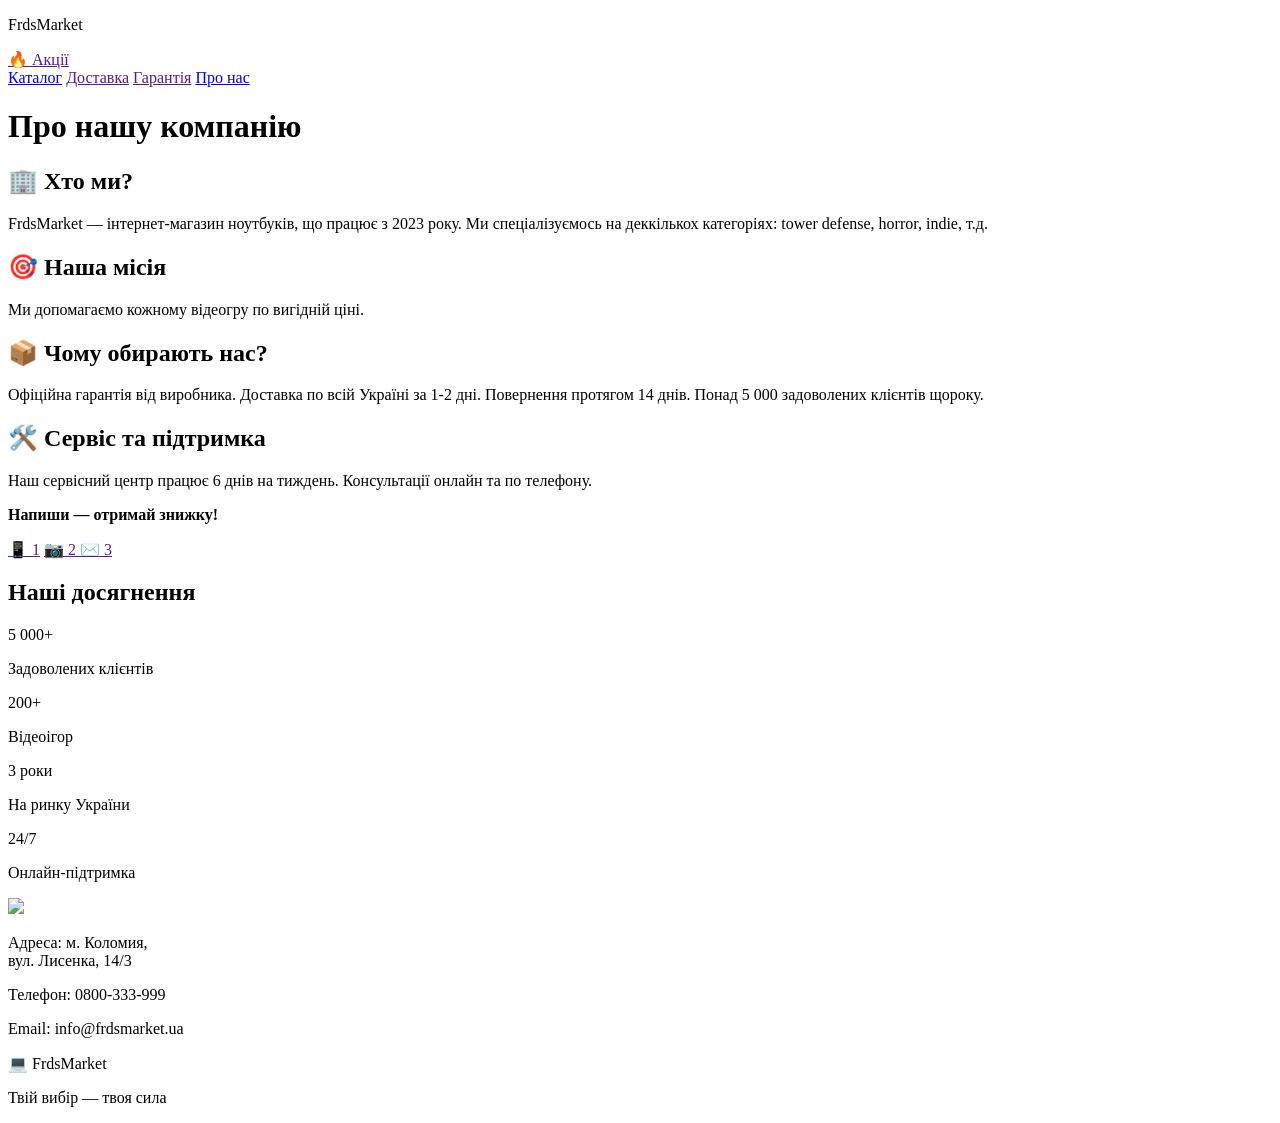
==== about.html @ 0b3640c9 "Create about.html with company details Add about page with company information and mission." ====
<!DOCTYPE html>
<html>
    <head>
        <title>FrdsMarket — Про нас</title>
        <link rel="stylesheet" href="style.css">
    </head>
    <body>
        <header>
            <p class="logo">FrdsMarket</p>
            <a class="button" href="">🔥 Акції</a>
        </header>

        <nav>
            <a class="nav-link" href="index.html">Каталог</a>
            <a class="nav-link" href="">Доставка</a>
            <a class="nav-link" href="">Гарантія</a>
            <a class="nav-link" href="about.html">Про нас</a>
        </nav>

        <main>
            <h1>Про нашу компанію</h1>

            <section class="info">

                <article class="post about-post">
                    <h2>🏢 Хто ми?</h2>
                    <p class="post-text">FrdsMarket — інтернет-магазин ноутбуків, що працює з 2023 року. Ми спеціалізуємось на деккількох категоріях: tower defense, horror, indie, т.д.</p>
                </article>

                <article class="post about-post">
                    <h2>🎯 Наша місія</h2>
                    <p class="post-text">Ми допомагаємо кожному відеогру по вигідній ціні.</p>
                </article>

                <article class="post about-post">
                    <h2>📦 Чому обирають нас?</h2>
                    <p class="post-text">Офіційна гарантія від виробника. Доставка по всій Україні за 1-2 дні. Повернення протягом 14 днів. Понад 5 000 задоволених клієнтів щороку.</p>
                </article>

                <article class="post about-post">
                    <h2>🛠️ Сервіс та підтримка</h2>
                    <p class="post-text">Наш сервісний центр працює 6 днів на тиждень. Консультації онлайн та по телефону.</p>
                </article>

            </section>

            <aside>
                <p class="aside-text"><b>Напиши — отримай знижку!</b></p>
                <a class="social" href="">📱 1</a>
                <a class="social" href="">📷 2 </a>
                <a class="social" href="">✉️ 3</a>
            </aside>

            <section class="stats">
                <h1>Наші досягнення</h1>
                <div class="stats-row">
                    <article class="stat-box">
                        <p class="stat-number">5 000+</p>
                        <p class="stat-label">Задоволених клієнтів</p>
                    </article>
                    <article class="stat-box">
                        <p class="stat-number">200+</p>
                        <p class="stat-label">Відеоігор</p>
                    </article>
                    <article class="stat-box">
                        <p class="stat-number">3 роки</p>
                        <p class="stat-label">На ринку України</p>
                    </article>
                    <article class="stat-box">
                        <p class="stat-number">24/7</p>
                        <p class="stat-label">Онлайн-підтримка</p>
                    </article>
                </div>
            </section>

            <img class="full-image" src="https://lms.logikaschool.com/uploads/2023/08/laptop-1483974_1920_0_1613586010.jpg" width="100%"/>

        </main>

        <footer>
            <div class="contacts">
                <p class="footer-text"><span class="address">Адреса:</span> м. Коломия,<br/> вул. Лисенка, 14/3</p>
                <p class="footer-text"><span class="tel">Телефон:</span> 0800-333-999</p>
                <p class="footer-text"><span class="mail">Email:</span> info@frdsmarket.ua</p>
            </div>
            <div class="footer-logo">
                <p class="footer-logo-text">💻 FrdsMarket</p>
                <p class="footer-slogan">Твій вибір — твоя сила</p>
            </div>
        </footer>

    </body>
</html>
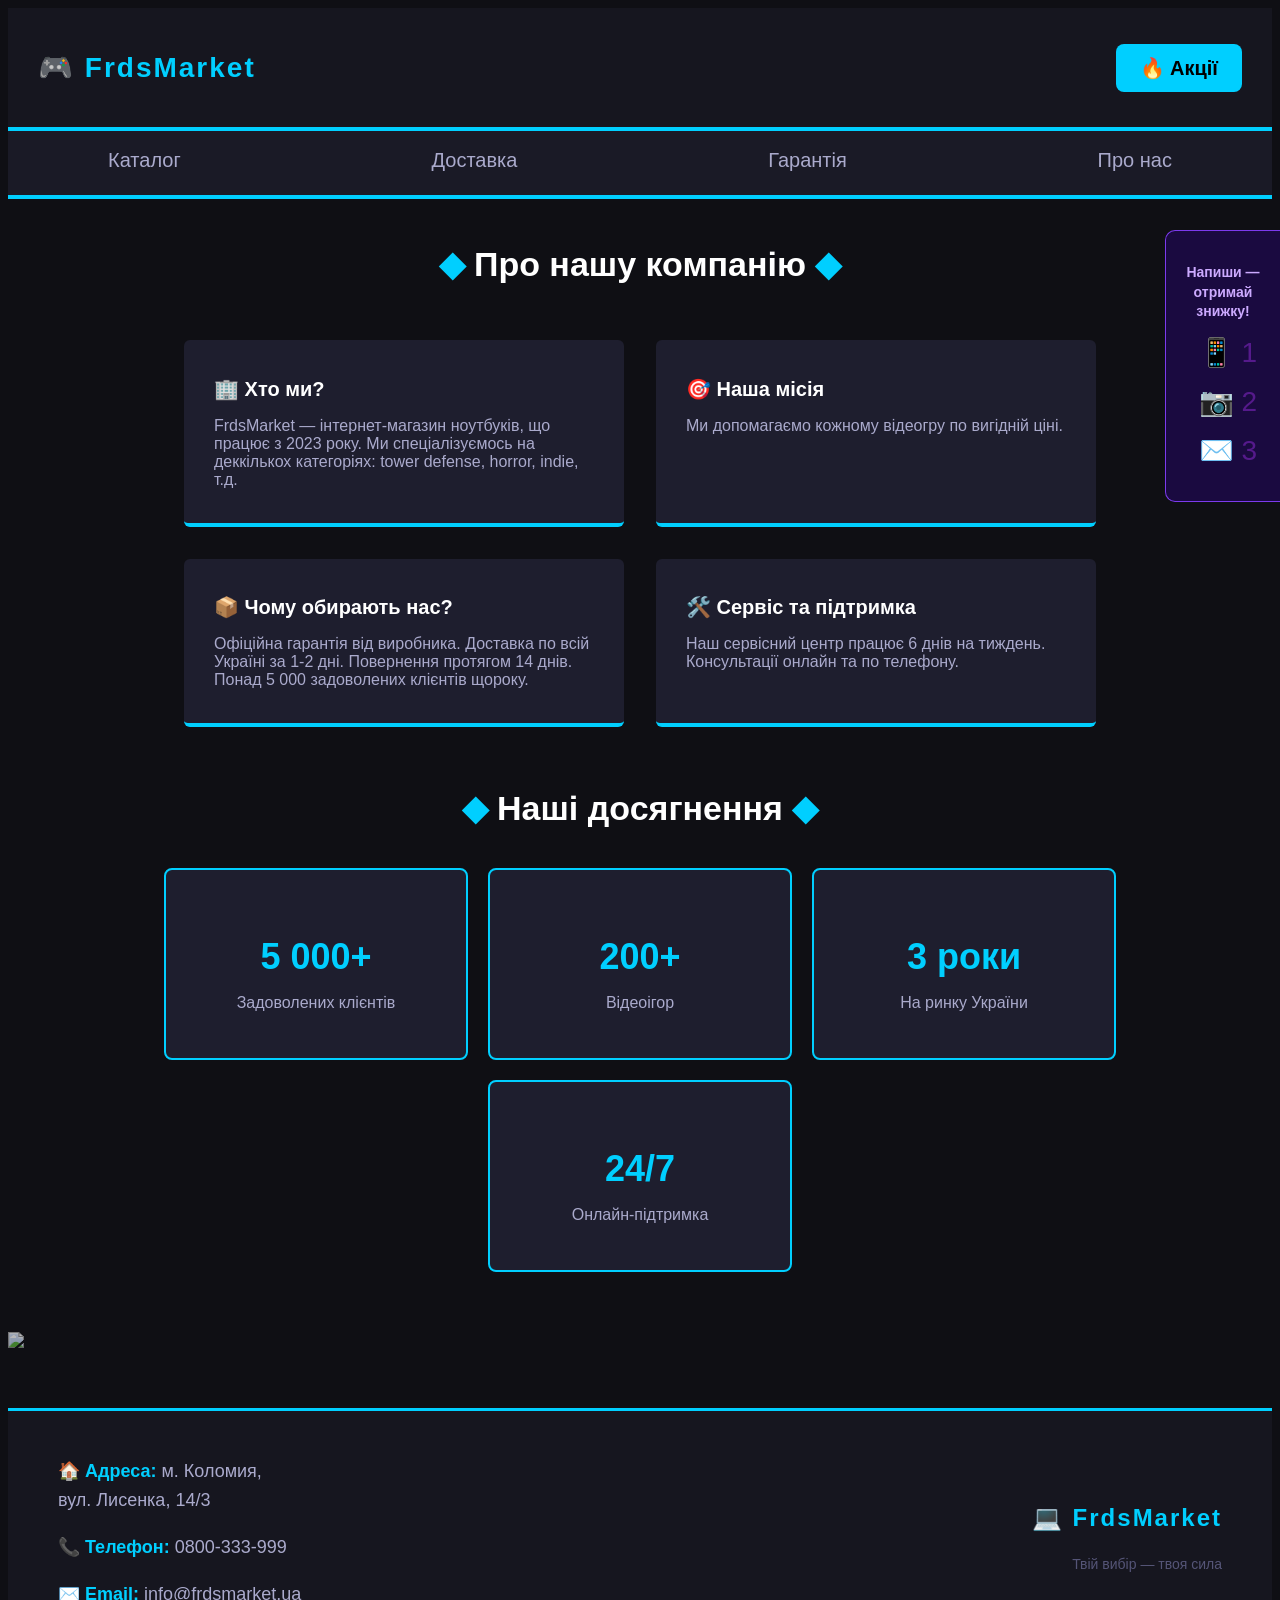
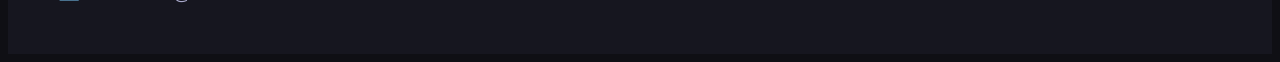
==== commit 6ff30b5c: "Add emoji to logo in about.html" ====
--- a/about.html
+++ b/about.html
@@ -7,7 +7,7 @@
     </head>
     <body>
         <header>
-            <p class="logo">FrdsMarket</p>
+            <p class="logo"> 🎮 FrdsMarket</p>
             <a class="button" href="">🔥 Акції</a>
         </header>
 
--- a/style.css
+++ b/style.css
@@ -0,0 +1,470 @@
+/* ===== ЗАГАЛЬНІ СТИЛІ ===== */
+
+body {
+    font-family: sans-serif;
+    background-color: #0f0f14;
+}
+
+/* ===== ХЕДЕР ===== */
+
+header {
+    display: flex;
+    justify-content: space-between;
+    align-items: center;
+    padding: 15px 30px;
+    margin-bottom: 0px;
+    background-color: #16161f;
+}
+
+.logo {
+    font-size: 28px;
+    font-weight: bold;
+    color: #00cfff;
+    letter-spacing: 2px;
+}
+
+.button {
+    background-color: #00cfff;
+    color: black;
+    text-decoration: none;
+    padding: 12px 24px;
+    font-size: 20px;
+    border-radius: 8px;
+    display: block;
+    font-weight: bold;
+    transition: background-color 0.4s ease, color 0.4s ease;
+}
+
+.button:hover {
+    background-color: orange;
+    color: white;
+}
+
+/* ===== НАВІГАЦІЯ ===== */
+
+nav {
+    border-top: 4px solid #00cfff;
+    border-bottom: 4px solid #00cfff;
+    padding: 18px 100px;
+    display: flex;
+    justify-content: space-between;
+    background-color: #1a1a26;
+}
+
+.nav-link {
+    font-size: 20px;
+    color: #aaaacc;
+    text-decoration: none;
+    display: block;
+}
+
+.nav-link {
+    transition: color 0.4s ease;
+    border-bottom: 2px solid transparent;
+    padding-bottom: 3px;
+    transition: color 0.4s ease, border-color 0.4s ease;
+}
+
+.nav-link:hover {
+    color: #00cfff;
+    font-size: 20px;
+    border-bottom: 2px solid rgba(0, 207, 255, 0.45);
+}
+
+/* ===== ЗАГОЛОВКИ ===== */
+
+h1 {
+    text-align: center;
+    color: white;
+    font-size: 34px;
+    margin-top: 45px;
+    margin-bottom: 40px;
+}
+
+h1::before {
+    content: "◆ ";
+    color: #00cfff;
+}
+
+h1::after {
+    content: " ◆";
+    color: #00cfff;
+}
+
+h2 {
+    position: relative;
+    font-size: 20px;
+    margin-bottom: 10px;
+    transition: color 0.4s ease, left 0.4s ease, font-size 0.3s ease;
+}
+
+/* ===== СІТКА КАРТОК ===== */
+
+.info {
+    display: flex;
+    flex-wrap: wrap;
+    max-width: 1200px;
+    margin: 0 auto;
+    justify-content: center;
+}
+
+/* ===== КАРТКА ТОВАРУ ===== */
+
+.post {
+    background-color: #1e1e2e;
+    padding: 20px 30px 28px 30px;
+    width: 380px;
+    margin: 16px;
+    position: relative;
+    border-radius: 6px;
+    border-bottom: 4px solid #333355;
+    color: white;
+    transition: background-color 0.45s ease, border-color 0.45s ease, box-shadow 0.45s ease;
+}
+
+/* Ігровий — червоний акцент */
+.post.gaming {
+    border-bottom: 4px solid #e53e3e;
+}
+
+.post.gaming:hover {
+    background-color: #2d1515;
+    border-bottom: 4px solid #fc8181;
+}
+
+.post.gaming:hover h2 {
+    color: #fc8181;
+    left: 10px;
+    font-size: 22px;
+}
+
+.post.gaming:hover .post-price {
+    color: #fc8181;
+}
+
+.post.gaming:hover .article-but {
+    background-color: #e53e3e;
+    color: white;
+    border: 3px solid #fc8181;
+}
+
+/* Офісний — фіолетовий акцент */
+.post.office {
+    border-bottom: 4px solid #7c3aed;
+}
+
+.post.office:hover {
+    background-color: #1a1330;
+    border-bottom: 4px solid #a78bfa;
+}
+
+.post.office:hover h2 {
+    color: #a78bfa;
+    left: 10px;
+    font-size: 22px;
+}
+
+.post.office:hover .post-price {
+    color: #a78bfa;
+}
+
+.post.office:hover .article-but {
+    background-color: #7c3aed;
+    color: white;
+    border: 3px solid #a78bfa;
+}
+
+/* Навчальний — блакитний акцент */
+.post.study {
+    border-bottom: 4px solid #0ea5e9;
+}
+
+.post.study:hover {
+    background-color: #0d1f2d;
+    border-bottom: 4px solid #38bdf8;
+}
+
+.post.study:hover h2 {
+    color: #38bdf8;
+    left: 10px;
+    font-size: 22px;
+}
+
+.post.study:hover .post-price {
+    color: #38bdf8;
+}
+
+.post.study:hover .article-but {
+    background-color: #0ea5e9;
+    color: white;
+    border: 3px solid #38bdf8;
+}
+
+/* Сторінка «Про нас» — нейтральний акцент */
+.post.about-post {
+    border-bottom: 4px solid #00cfff;
+}
+
+.post.about-post:hover {
+    background-color: #0d1f2d;
+    border-bottom: 4px solid #00cfff;
+}
+
+.post.about-post:hover h2 {
+    color: #00cfff;
+    left: 10px;
+    font-size: 22px;
+}
+
+.post.about-post:hover .article-but {
+    background-color: #0ea5e9;
+    color: white;
+}
+
+/* ===== БЕЙДЖ-ТЕГ ===== */
+
+.tag {
+    display: block;
+    font-size: 13px;
+    font-weight: bold;
+    margin-bottom: 8px;
+    padding: 4px 10px;
+    border-radius: 4px;
+    width: fit-content;
+}
+
+.tag-gaming {
+    background-color: #3d1515;
+    color: #fc8181;
+}
+
+.tag-office {
+    background-color: #1e1040;
+    color: #a78bfa;
+}
+
+.tag-study {
+    background-color: #0a2030;
+    color: #38bdf8;
+}
+
+/* ===== ЗОБРАЖЕННЯ ТОВАРУ ===== */
+
+.post-img {
+    display: block;
+    margin: 10px auto;
+    border-radius: 4px;
+    object-fit: cover;
+    background-color: #2a2a3a;
+}
+
+.post:hover .post-img {
+    background-color: #333355;
+}
+
+/* ===== ЗНАЧОК HIT ===== */
+
+.img-hit {
+    position: absolute;
+    display: inline-block;
+    right: 15px;
+    top: 55px;
+}
+
+.post:hover .img-hit {
+    border: 4px dotted #2A6BDC;
+    border-radius: 50%;
+}
+
+/* ===== ТЕКСТ І ЦІНА ===== */
+
+.post-text {
+    font-size: 16px;
+    color: #aaaacc;
+    position: relative;
+    margin-bottom: 6px;
+    transition: color 0.4s ease, left 0.4s ease;
+}
+
+.post:hover .post-text {
+    left: 10px;
+    color: #ccccee;
+}
+
+.post-price {
+    font-size: 24px;
+    font-weight: bold;
+    color: #00cfff;
+    position: relative;
+    margin-bottom: 14px;
+    transition: color 0.4s ease;
+}
+
+/* ===== КНОПКА «ДЕТАЛЬНІШЕ» ===== */
+
+.article-but {
+    text-decoration: none;
+    background-color: #1a3a6a;
+    color: #00cfff;
+    font-size: 18px;
+    text-align: center;
+    padding: 10px 30px;
+    display: block;
+    border-radius: 4px;
+    border: 2px solid #00cfff;
+    transition: background-color 0.4s ease, color 0.4s ease, border-color 0.4s ease;
+}
+
+.article-but:hover {
+    background-color: #00cfff;
+    color: black;
+}
+
+/* ===== ПОВНА КАРТИНКА ===== */
+
+.full-image {
+    display: block;
+    margin: 60px 0px 60px 0px;
+    object-fit: cover;
+    max-height: 320px;
+    opacity: 0.7;
+}
+
+/* ===== SIDEBAR (ASIDE) ===== */
+
+aside {
+    position: fixed;
+    right: 0;
+    top: 230px;
+    background-color: #1a0a40;
+    border-radius: 10px 0 0 10px;
+    width: 90px;
+    padding: 18px 12px;
+    border: 1px solid #7c3aed;
+    border-right: none;
+}
+
+.social {
+    margin: 0px 0px 16px 10px;
+    display: block;
+    font-size: 28px;
+    text-decoration: none;
+    text-align: center;
+    transition: border-color 0.4s ease;
+}
+
+.social:hover {
+    border-bottom: 3px solid rgba(255, 165, 0, 0.6);
+}
+
+.aside-text {
+    font-size: 14px;
+    color: #ccaaff;
+    text-align: center;
+    margin-bottom: 14px;
+    line-height: 1.4;
+}
+
+.aside-text:hover {
+    color: orange;
+}
+
+/* ===== БЛОК СТАТИСТИКИ (сторінка "Про нас") ===== */
+
+.stats {
+    max-width: 1100px;
+    margin: 0 auto 40px auto;
+}
+
+.stats-row {
+    display: flex;
+    flex-wrap: wrap;
+    justify-content: center;
+    gap: 20px;
+    margin-top: 10px;
+}
+
+.stat-box {
+    background-color: #1e1e2e;
+    border: 2px solid #00cfff;
+    border-radius: 8px;
+    padding: 30px 40px;
+    width: 220px;
+    text-align: center;
+    color: white;
+    transition: background-color 0.45s ease, border-color 0.45s ease;
+}
+
+.stat-box:hover {
+    background-color: #0d1f35;
+    border-color: orange;
+}
+
+.stat-number {
+    font-size: 36px;
+    font-weight: bold;
+    color: #00cfff;
+    margin-bottom: 8px;
+    transition: color 0.4s ease;
+}
+
+.stat-box:hover .stat-number {
+    color: orange;
+}
+
+.stat-label {
+    font-size: 16px;
+    color: #aaaacc;
+}
+
+/* ===== ФУТЕР ===== */
+
+footer {
+    background-color: #16161f;
+    border-top: 3px solid #00cfff;
+    display: flex;
+    justify-content: space-between;
+    align-items: center;
+    padding: 28px 50px;
+}
+
+.footer-text {
+    font-size: 18px;
+    color: #aaaacc;
+    margin-right: 30px;
+    line-height: 1.6;
+}
+
+.footer-text span {
+    color: #00cfff;
+    font-weight: bold;
+}
+
+.address::before {
+    content: "🏠 ";
+}
+
+.tel::before {
+    content: "📞 ";
+}
+
+.mail::before {
+    content: "✉️ ";
+}
+
+.footer-logo {
+    text-align: right;
+}
+
+.footer-logo-text {
+    font-size: 24px;
+    font-weight: bold;
+    color: #00cfff;
+    letter-spacing: 2px;
+}
+
+.footer-slogan {
+    font-size: 14px;
+    color: #555577;
+    margin-top: 4px;
+}
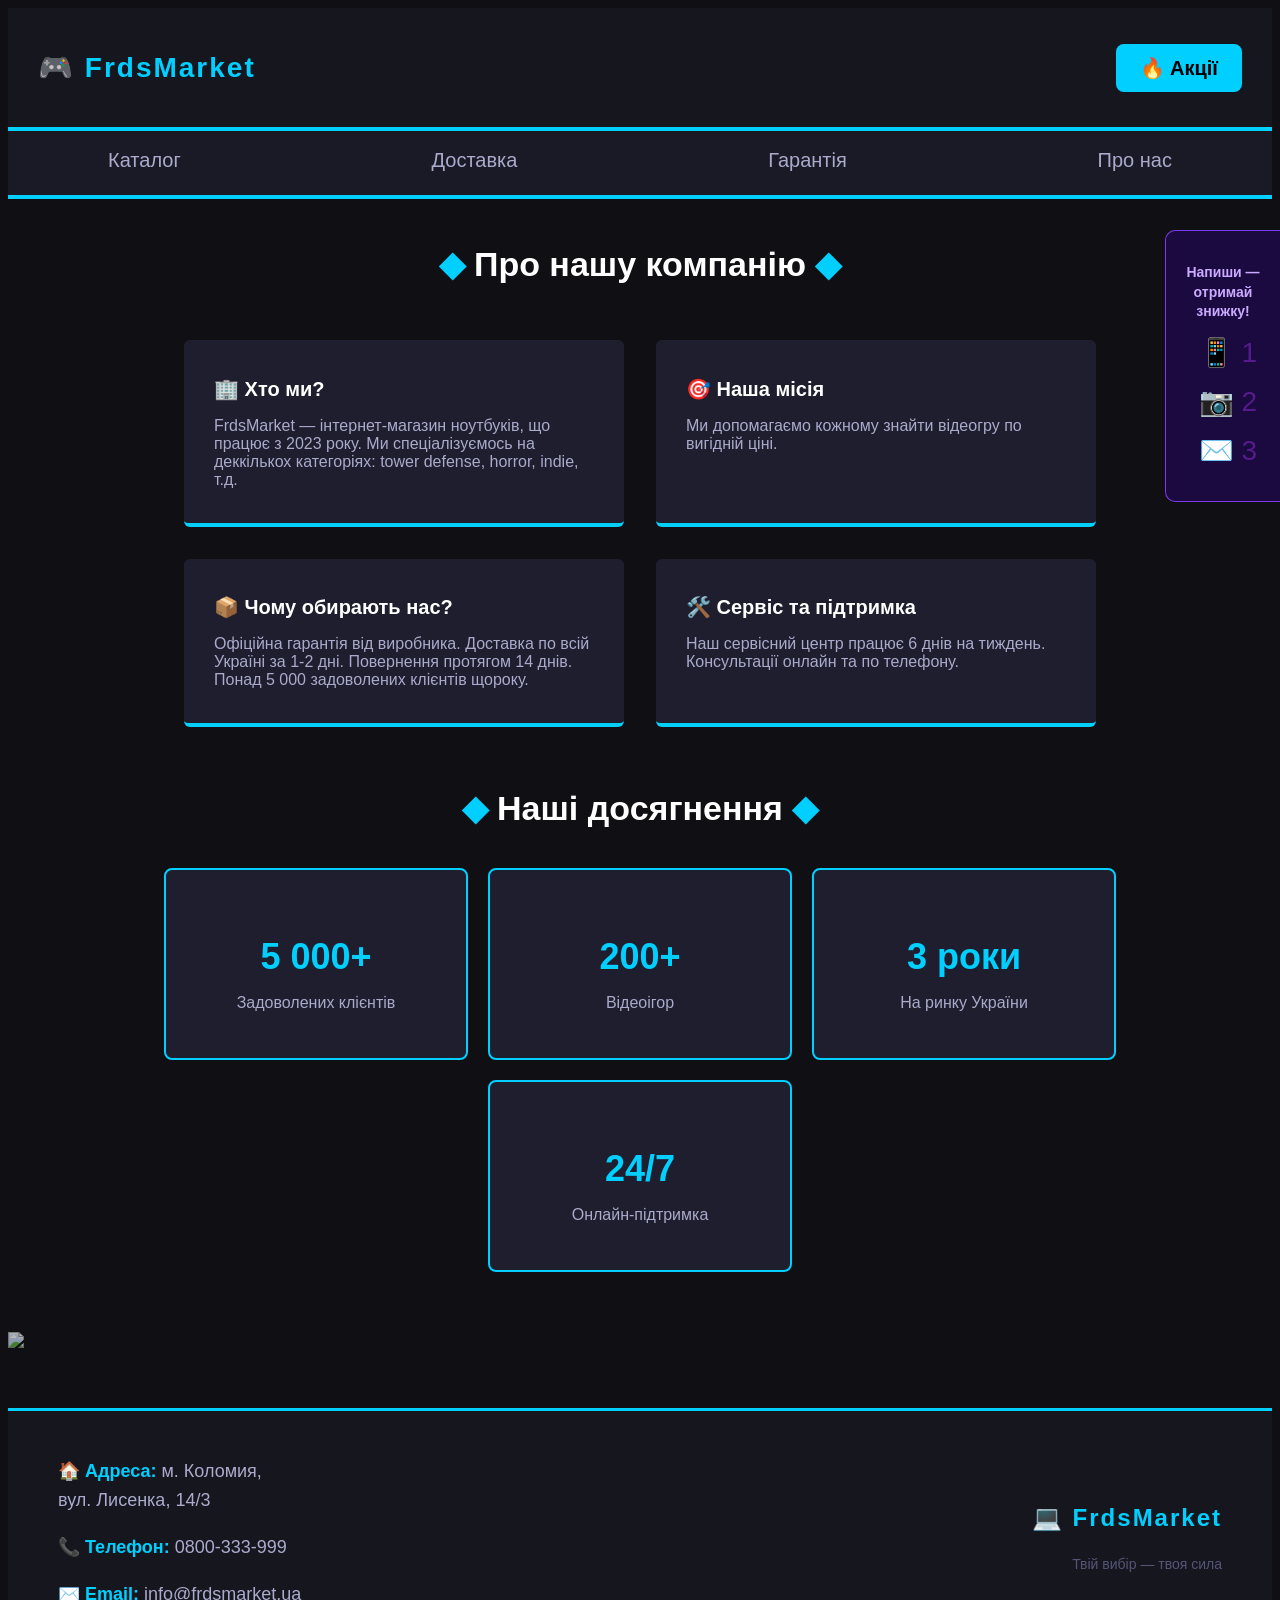
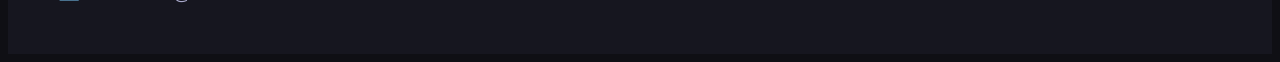
==== commit 91e8d8d0: "Update about.html" ====
--- a/about.html
+++ b/about.html
@@ -30,7 +30,7 @@
 
                 <article class="post about-post">
                     <h2>🎯 Наша місія</h2>
-                    <p class="post-text">Ми допомагаємо кожному відеогру по вигідній ціні.</p>
+                    <p class="post-text">Ми допомагаємо кожному знайти відеогру по вигідній ціні.</p>
                 </article>
 
                 <article class="post about-post">
